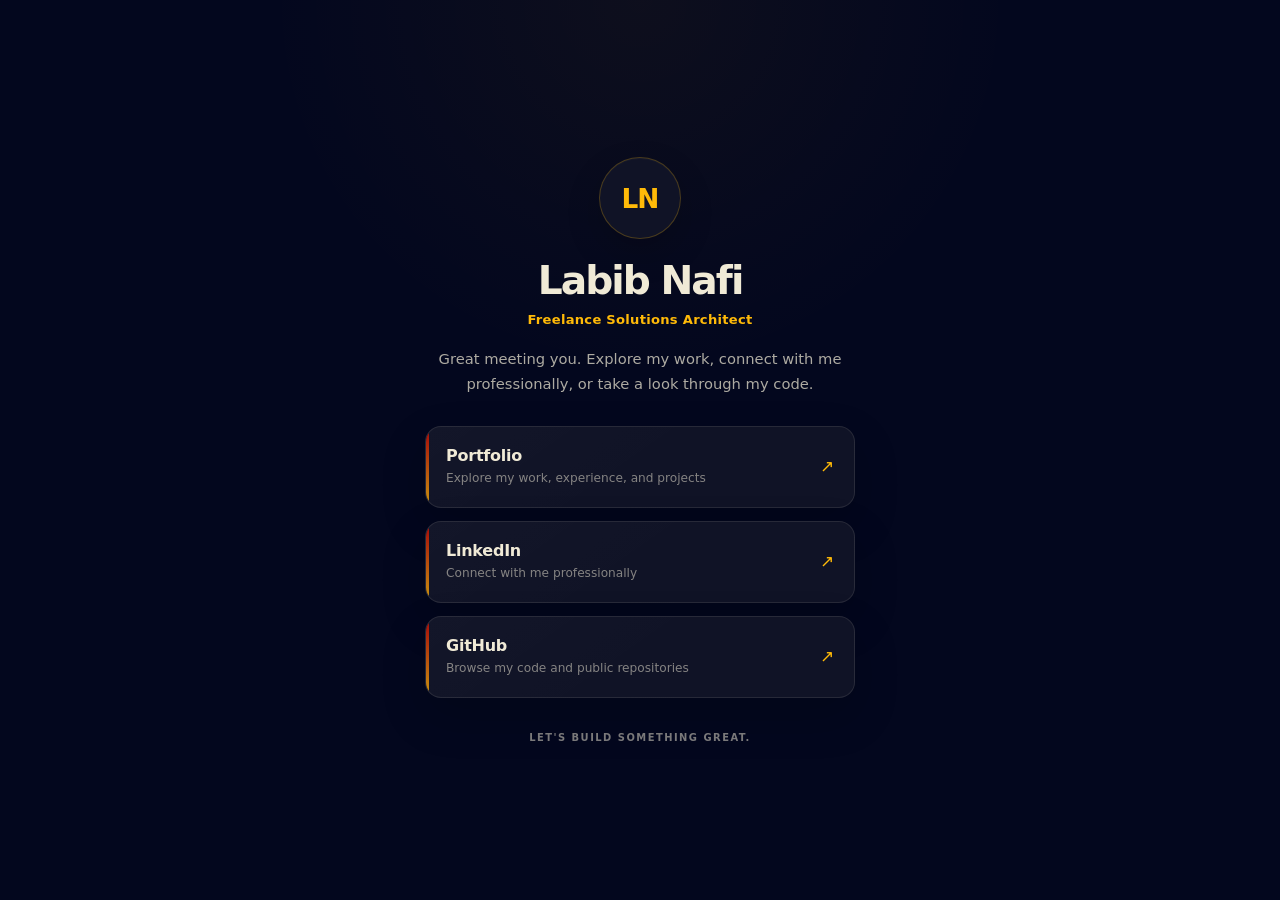
==== connect/index.html @ 1233b65f "Add initial HTML structure for connect page" ====
<!DOCTYPE html>
<html lang="en">
<head>
  <meta charset="UTF-8" />
  <meta name="viewport" content="width=device-width, initial-scale=1.0" />
  <meta name="theme-color" content="#03071E" />
  <meta
    name="description"
    content="Connect with Labib Nafi — Freelance Solutions Architect."
  />

  <title>Connect | Labib Nafi</title>

  <style>
    :root {
      --ink-black: #03071E;
      --surface: #101326;
      --surface-2: #16182C;
      --surface-hover: #1B1E35;

      --eggshell: #F0EAD6;
      --muted: rgba(240, 234, 214, 0.72);
      --muted-2: rgba(240, 234, 214, 0.52);

      --night-bordeaux: #370617;
      --black-cherry: #6A040F;
      --oxblood: #9D0208;
      --brick-ember: #D00000;
      --red-ochre: #DC2F02;
      --cayenne: #E85D04;
      --saffron: #F48C06;
      --orange: #FAA307;
      --amber: #FFBA08;

      --border: rgba(240, 234, 214, 0.10);
      --border-warm: rgba(255, 186, 8, 0.24);
      --shadow: 0 18px 45px rgba(0, 0, 0, 0.17);

      --radius: 16px;
    }

    * {
      box-sizing: border-box;
    }

    html {
      background: var(--ink-black);
      color-scheme: dark;
    }

    body {
      margin: 0;
      min-width: 320px;
      min-height: 100vh;
      display: grid;
      place-items: center;
      padding: 30px 20px;

      background:
        radial-gradient(
          circle at top,
          rgba(255, 186, 8, 0.045),
          transparent 34%
        ),
        var(--ink-black);

      color: var(--eggshell);

      font-family:
        system-ui,
        -apple-system,
        BlinkMacSystemFont,
        "Segoe UI",
        sans-serif;

      -webkit-font-smoothing: antialiased;
      text-rendering: optimizeLegibility;
    }

    a {
      color: inherit;
    }

    .connect-shell {
      width: min(100%, 430px);
    }

    .identity {
      text-align: center;
      margin-bottom: 30px;
    }

    .monogram {
      width: 82px;
      height: 82px;
      display: grid;
      place-items: center;

      margin: 0 auto 22px;

      border: 1px solid var(--border-warm);
      border-radius: 50%;

      background: var(--surface);
      color: var(--amber);

      box-shadow:
        0 14px 34px rgba(0, 0, 0, 0.18),
        inset 0 1px rgba(255, 255, 255, 0.025);

      font-size: 1.65rem;
      font-weight: 700;
      letter-spacing: -0.04em;
    }

    h1 {
      margin: 0;
      font-size: clamp(2rem, 8vw, 2.45rem);
      font-weight: 650;
      line-height: 1;
      letter-spacing: -0.05em;
    }

    .role {
      margin: 11px 0 0;
      color: var(--amber);
      font-size: 0.82rem;
      font-weight: 650;
      letter-spacing: 0.02em;
    }

    .intro {
      max-width: 34rem;
      margin: 19px auto 0;

      color: var(--muted);
      font-size: 0.92rem;
      line-height: 1.7;
    }

    .connect-links {
      display: grid;
      gap: 13px;
    }

    .connect-card {
      position: relative;
      overflow: hidden;

      min-height: 82px;

      display: grid;
      grid-template-columns: minmax(0, 1fr) auto;
      align-items: center;
      gap: 18px;

      padding: 18px 20px;

      border: 1px solid var(--border);
      border-radius: var(--radius);

      background:
        linear-gradient(
          145deg,
          rgba(255, 255, 255, 0.012),
          transparent 55%
        ),
        var(--surface);

      box-shadow: var(--shadow);

      text-decoration: none;

      transition:
        transform 150ms ease,
        border-color 150ms ease,
        background 150ms ease,
        box-shadow 150ms ease;
    }

    .connect-card::before {
      content: "";
      position: absolute;
      inset: 0 auto 0 0;
      width: 3px;

      background: linear-gradient(
        to bottom,
        var(--brick-ember),
        var(--cayenne),
        var(--amber)
      );

      opacity: 0.78;
    }

    .connect-card:hover {
      transform: translateY(-2px);
      border-color: var(--border-warm);
      background:
        linear-gradient(
          145deg,
          rgba(255, 186, 8, 0.025),
          transparent 58%
        ),
        var(--surface-hover);

      box-shadow: 0 22px 54px rgba(0, 0, 0, 0.22);
    }

    .connect-card:active {
      transform: translateY(0) scale(0.99);
    }

    .connect-card:focus-visible {
      outline: 2px solid var(--amber);
      outline-offset: 3px;
    }

    .card-copy {
      min-width: 0;
    }

    .card-title {
      display: block;
      margin-bottom: 5px;

      font-size: 1rem;
      font-weight: 650;
      letter-spacing: -0.015em;
    }

    .card-description {
      display: block;

      color: var(--muted-2);
      font-size: 0.76rem;
      line-height: 1.45;
    }

    .card-arrow {
      color: var(--amber);
      font-size: 1.05rem;
      line-height: 1;
      transition: transform 150ms ease;
    }

    .connect-card:hover .card-arrow {
      transform: translate(2px, -2px);
    }

    .footer-note {
      margin: 34px 0 0;
      text-align: center;

      color: var(--muted-2);
      font-size: 0.62rem;
      font-weight: 650;
      letter-spacing: 0.15em;
      text-transform: uppercase;
    }

    @media (max-width: 380px) {
      body {
        padding-inline: 16px;
      }

      .connect-card {
        padding: 17px;
      }
    }

    @media (prefers-reduced-motion: reduce) {
      .connect-card,
      .card-arrow {
        transition: none;
      }

      .connect-card:hover {
        transform: none;
      }

      .connect-card:hover .card-arrow {
        transform: none;
      }
    }
  </style>
</head>

<body>
  <main class="connect-shell">
    <section class="identity" aria-labelledby="connect-name">
      <div class="monogram" aria-hidden="true">LN</div>

      <h1 id="connect-name">Labib Nafi</h1>

      <p class="role">Freelance Solutions Architect</p>

      <p class="intro">
        Great meeting you. Explore my work, connect with me professionally,
        or take a look through my code.
      </p>
    </section>

    <nav class="connect-links" aria-label="Professional links">
      <a class="connect-card" href="../">
        <span class="card-copy">
          <span class="card-title">Portfolio</span>
          <span class="card-description">
            Explore my work, experience, and projects
          </span>
        </span>

        <span class="card-arrow" aria-hidden="true">↗</span>
      </a>

      <a
        class="connect-card"
        href="https://www.linkedin.com/in/labib-n-0ab96a26a/"
        target="_blank"
        rel="noopener noreferrer"
      >
        <span class="card-copy">
          <span class="card-title">LinkedIn</span>
          <span class="card-description">
            Connect with me professionally
          </span>
        </span>

        <span class="card-arrow" aria-hidden="true">↗</span>
      </a>

      <a
        class="connect-card"
        href="https://github.com/lnafi26"
        target="_blank"
        rel="noopener noreferrer"
      >
        <span class="card-copy">
          <span class="card-title">GitHub</span>
          <span class="card-description">
            Browse my code and public repositories
          </span>
        </span>

        <span class="card-arrow" aria-hidden="true">↗</span>
      </a>
    </nav>

    <p class="footer-note">Let's build something great.</p>
  </main>
</body>
</html>
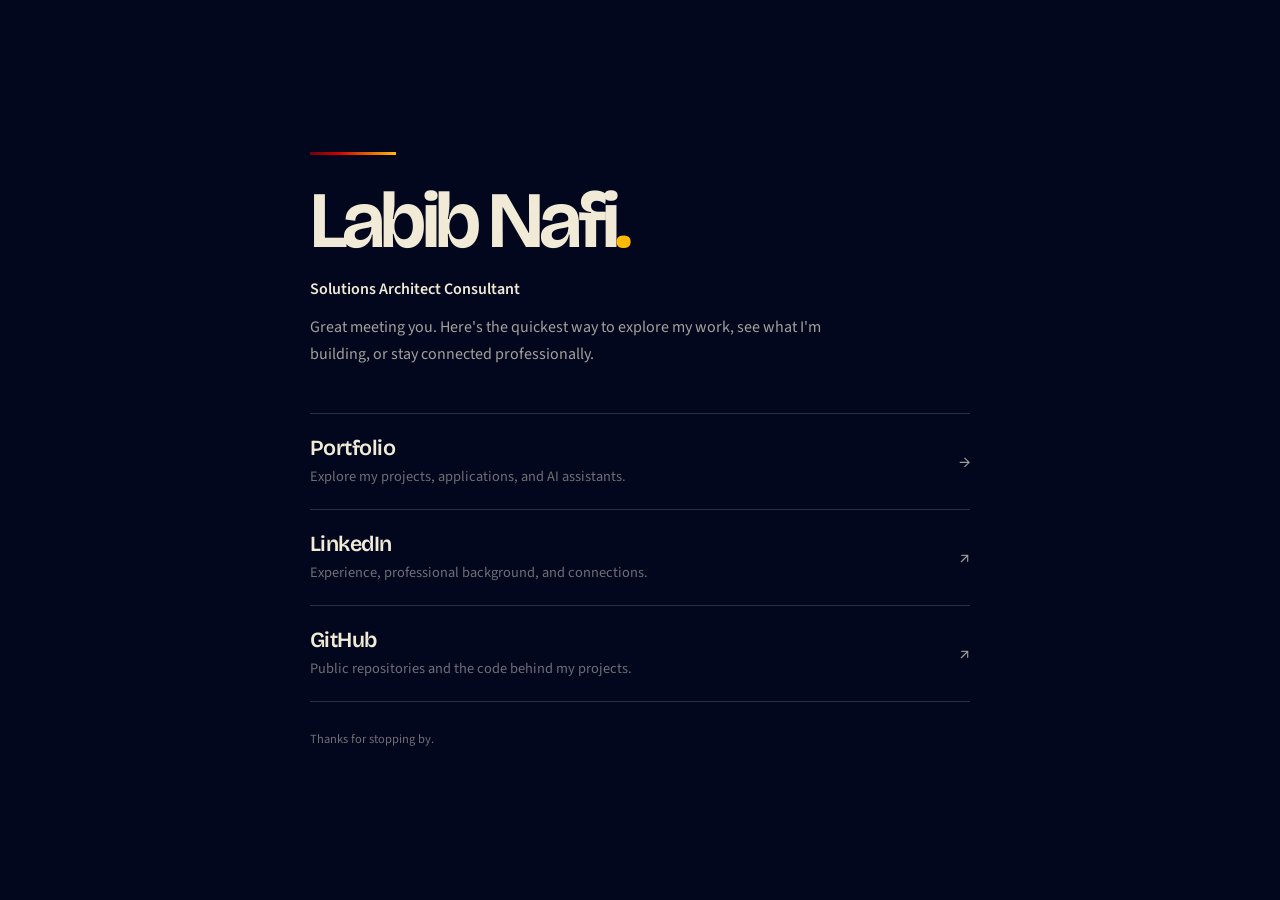
==== commit 21ee28ec: "Revise index.html for content and styling updates Updated the meta description and modified various " ====
--- a/connect/index.html
+++ b/connect/index.html
@@ -4,23 +4,25 @@
   <meta charset="UTF-8" />
   <meta name="viewport" content="width=device-width, initial-scale=1.0" />
   <meta name="theme-color" content="#03071E" />
+
   <meta
     name="description"
-    content="Connect with Labib Nafi — Freelance Solutions Architect."
+    content="Connect with Labib Nafi — Solutions Architect Consultant."
   />
 
   <title>Connect | Labib Nafi</title>
+
+  <link rel="preconnect" href="https://fonts.googleapis.com">
+  <link rel="preconnect" href="https://fonts.gstatic.com" crossorigin>
+
+  <link
+    href="https://fonts.googleapis.com/css2?family=Bricolage+Grotesque:opsz,wght@12..96,500;12..96,600;12..96,700&family=Source+Sans+3:wght@400;500;600&display=swap"
+    rel="stylesheet"
+  >
 
   <style>
     :root {
       --ink-black: #03071E;
-      --surface: #101326;
-      --surface-2: #16182C;
-      --surface-hover: #1B1E35;
-
-      --eggshell: #F0EAD6;
-      --muted: rgba(240, 234, 214, 0.72);
-      --muted-2: rgba(240, 234, 214, 0.52);
 
       --night-bordeaux: #370617;
       --black-cherry: #6A040F;
@@ -32,41 +34,42 @@
       --orange: #FAA307;
       --amber: #FFBA08;
 
-      --border: rgba(240, 234, 214, 0.10);
-      --border-warm: rgba(255, 186, 8, 0.24);
-      --shadow: 0 18px 45px rgba(0, 0, 0, 0.17);
-
-      --radius: 16px;
-    }
-
-    * {
+      --eggshell: #F0EAD6;
+      --muted: rgba(240, 234, 214, 0.68);
+      --muted-soft: rgba(240, 234, 214, 0.46);
+
+      --line: rgba(240, 234, 214, 0.17);
+      --line-strong: rgba(240, 234, 214, 0.28);
+
+      color-scheme: dark;
+      font-synthesis: none;
+    }
+
+    *,
+    *::before,
+    *::after {
       box-sizing: border-box;
     }
 
     html {
       background: var(--ink-black);
-      color-scheme: dark;
     }
 
     body {
       margin: 0;
       min-width: 320px;
-      min-height: 100vh;
+      min-height: 100svh;
+
       display: grid;
       place-items: center;
-      padding: 30px 20px;
-
-      background:
-        radial-gradient(
-          circle at top,
-          rgba(255, 186, 8, 0.045),
-          transparent 34%
-        ),
-        var(--ink-black);
-
+
+      padding: 40px 24px;
+
+      background: var(--ink-black);
       color: var(--eggshell);
 
       font-family:
+        "Source Sans 3",
         system-ui,
         -apple-system,
         BlinkMacSystemFont,
@@ -82,205 +85,210 @@
     }
 
     .connect-shell {
-      width: min(100%, 430px);
-    }
-
-    .identity {
-      text-align: center;
-      margin-bottom: 30px;
-    }
-
-    .monogram {
-      width: 82px;
-      height: 82px;
-      display: grid;
-      place-items: center;
-
-      margin: 0 auto 22px;
-
-      border: 1px solid var(--border-warm);
-      border-radius: 50%;
-
-      background: var(--surface);
-      color: var(--amber);
-
-      box-shadow:
-        0 14px 34px rgba(0, 0, 0, 0.18),
-        inset 0 1px rgba(255, 255, 255, 0.025);
-
-      font-size: 1.65rem;
-      font-weight: 700;
-      letter-spacing: -0.04em;
-    }
-
-    h1 {
-      margin: 0;
-      font-size: clamp(2rem, 8vw, 2.45rem);
-      font-weight: 650;
-      line-height: 1;
-      letter-spacing: -0.05em;
-    }
-
-    .role {
-      margin: 11px 0 0;
-      color: var(--amber);
-      font-size: 0.82rem;
-      font-weight: 650;
-      letter-spacing: 0.02em;
-    }
-
-    .intro {
-      max-width: 34rem;
-      margin: 19px auto 0;
-
-      color: var(--muted);
-      font-size: 0.92rem;
-      line-height: 1.7;
-    }
-
-    .connect-links {
-      display: grid;
-      gap: 13px;
-    }
-
-    .connect-card {
       position: relative;
-      overflow: hidden;
-
-      min-height: 82px;
-
-      display: grid;
-      grid-template-columns: minmax(0, 1fr) auto;
-      align-items: center;
-      gap: 18px;
-
-      padding: 18px 20px;
-
-      border: 1px solid var(--border);
-      border-radius: var(--radius);
-
-      background:
-        linear-gradient(
-          145deg,
-          rgba(255, 255, 255, 0.012),
-          transparent 55%
-        ),
-        var(--surface);
-
-      box-shadow: var(--shadow);
-
-      text-decoration: none;
-
-      transition:
-        transform 150ms ease,
-        border-color 150ms ease,
-        background 150ms ease,
-        box-shadow 150ms ease;
-    }
-
-    .connect-card::before {
+      width: min(100%, 660px);
+      padding-top: 30px;
+    }
+
+    /*
+      One intentional decorative treatment:
+      the site's warm spectrum appears once and nowhere else.
+    */
+    .connect-shell::before {
       content: "";
       position: absolute;
-      inset: 0 auto 0 0;
-      width: 3px;
+      top: 0;
+      left: 0;
+
+      width: 86px;
+      height: 3px;
 
       background: linear-gradient(
-        to bottom,
+        90deg,
+        var(--black-cherry),
         var(--brick-ember),
         var(--cayenne),
         var(--amber)
       );
-
-      opacity: 0.78;
-    }
-
-    .connect-card:hover {
-      transform: translateY(-2px);
-      border-color: var(--border-warm);
-      background:
-        linear-gradient(
-          145deg,
-          rgba(255, 186, 8, 0.025),
-          transparent 58%
-        ),
-        var(--surface-hover);
-
-      box-shadow: 0 22px 54px rgba(0, 0, 0, 0.22);
-    }
-
-    .connect-card:active {
-      transform: translateY(0) scale(0.99);
-    }
-
-    .connect-card:focus-visible {
-      outline: 2px solid var(--amber);
-      outline-offset: 3px;
-    }
-
-    .card-copy {
+    }
+
+    .identity {
+      padding-bottom: 46px;
+    }
+
+    h1 {
+      margin: 0;
+
+      font-family:
+        "Bricolage Grotesque",
+        "Source Sans 3",
+        sans-serif;
+
+      font-size: clamp(3rem, 10vw, 5rem);
+      font-weight: 650;
+      line-height: 0.98;
+      letter-spacing: -0.06em;
+    }
+
+    .punctuation {
+      color: var(--amber);
+    }
+
+    .role {
+      margin: 18px 0 0;
+
+      color: var(--eggshell);
+
+      font-size: 1rem;
+      font-weight: 600;
+    }
+
+    .intro {
+      max-width: 520px;
+
+      margin: 14px 0 0;
+
+      color: var(--muted);
+
+      font-size: 1rem;
+      line-height: 1.65;
+    }
+
+    .connect-links {
+      border-top: 1px solid var(--line);
+    }
+
+    .connect-link {
+      min-height: 96px;
+
+      display: grid;
+      grid-template-columns: minmax(0, 1fr) auto;
+      align-items: center;
+      gap: 24px;
+
+      padding: 20px 0;
+
+      border-bottom: 1px solid var(--line);
+
+      text-decoration: none;
+
+      transition:
+        border-color 160ms ease,
+        color 160ms ease;
+    }
+
+    .connect-link:hover {
+      border-color: var(--line-strong);
+    }
+
+    .link-copy {
       min-width: 0;
     }
 
-    .card-title {
+    .link-title {
       display: block;
-      margin-bottom: 5px;
-
-      font-size: 1rem;
-      font-weight: 650;
-      letter-spacing: -0.015em;
-    }
-
-    .card-description {
+
+      font-family:
+        "Bricolage Grotesque",
+        "Source Sans 3",
+        sans-serif;
+
+      font-size: 1.35rem;
+      font-weight: 600;
+      line-height: 1.2;
+      letter-spacing: -0.025em;
+
+      transition: color 160ms ease;
+    }
+
+    .connect-link:hover .link-title {
+      color: var(--amber);
+    }
+
+    .link-description {
       display: block;
 
-      color: var(--muted-2);
-      font-size: 0.76rem;
+      margin-top: 5px;
+
+      color: var(--muted-soft);
+
+      font-size: 0.9rem;
       line-height: 1.45;
     }
 
-    .card-arrow {
+    .link-arrow {
+      color: var(--muted);
+      font-size: 1.15rem;
+      line-height: 1;
+
+      transition:
+        color 160ms ease,
+        transform 160ms ease;
+    }
+
+    .connect-link:hover .link-arrow {
       color: var(--amber);
-      font-size: 1.05rem;
-      line-height: 1;
-      transition: transform 150ms ease;
-    }
-
-    .connect-card:hover .card-arrow {
       transform: translate(2px, -2px);
     }
 
+    .connect-link.internal:hover .link-arrow {
+      transform: translateX(3px);
+    }
+
+    .connect-link:focus-visible {
+      outline: 3px solid var(--amber);
+      outline-offset: 7px;
+    }
+
     .footer-note {
-      margin: 34px 0 0;
-      text-align: center;
-
-      color: var(--muted-2);
-      font-size: 0.62rem;
-      font-weight: 650;
-      letter-spacing: 0.15em;
-      text-transform: uppercase;
-    }
-
-    @media (max-width: 380px) {
+      margin: 28px 0 0;
+
+      color: var(--muted-soft);
+
+      font-size: 0.78rem;
+    }
+
+    @media (max-width: 520px) {
       body {
-        padding-inline: 16px;
-      }
-
-      .connect-card {
-        padding: 17px;
+        align-items: start;
+        padding: 48px 22px 36px;
+      }
+
+      .connect-shell {
+        padding-top: 24px;
+      }
+
+      .identity {
+        padding-bottom: 38px;
+      }
+
+      h1 {
+        font-size: clamp(3rem, 16vw, 4.3rem);
+      }
+
+      .connect-link {
+        min-height: 88px;
+        gap: 18px;
+        padding: 18px 0;
+      }
+
+      .link-title {
+        font-size: 1.2rem;
+      }
+
+      .link-description {
+        font-size: 0.84rem;
       }
     }
 
     @media (prefers-reduced-motion: reduce) {
-      .connect-card,
-      .card-arrow {
-        transition: none;
-      }
-
-      .connect-card:hover {
-        transform: none;
-      }
-
-      .connect-card:hover .card-arrow {
+      *,
+      *::before,
+      *::after {
+        transition-duration: 0.01ms !important;
+      }
+
+      .connect-link:hover .link-arrow {
         transform: none;
       }
     }
@@ -289,65 +297,76 @@
 
 <body>
   <main class="connect-shell">
-    <section class="identity" aria-labelledby="connect-name">
-      <div class="monogram" aria-hidden="true">LN</div>
-
-      <h1 id="connect-name">Labib Nafi</h1>
-
-      <p class="role">Freelance Solutions Architect</p>
+
+    <header class="identity">
+      <h1>
+        Labib Nafi<span class="punctuation">.</span>
+      </h1>
+
+      <p class="role">
+        Solutions Architect Consultant
+      </p>
 
       <p class="intro">
-        Great meeting you. Explore my work, connect with me professionally,
-        or take a look through my code.
+        Great meeting you. Here's the quickest way to explore my work,
+        see what I'm building, or stay connected professionally.
       </p>
-    </section>
+    </header>
 
     <nav class="connect-links" aria-label="Professional links">
-      <a class="connect-card" href="../">
-        <span class="card-copy">
-          <span class="card-title">Portfolio</span>
-          <span class="card-description">
-            Explore my work, experience, and projects
+
+      <a class="connect-link internal" href="../">
+        <span class="link-copy">
+          <span class="link-title">Portfolio</span>
+
+          <span class="link-description">
+            Explore my projects, applications, and AI assistants.
           </span>
         </span>
 
-        <span class="card-arrow" aria-hidden="true">↗</span>
+        <span class="link-arrow" aria-hidden="true">→</span>
       </a>
 
       <a
-        class="connect-card"
+        class="connect-link"
         href="https://www.linkedin.com/in/labib-n-0ab96a26a/"
         target="_blank"
         rel="noopener noreferrer"
       >
-        <span class="card-copy">
-          <span class="card-title">LinkedIn</span>
-          <span class="card-description">
-            Connect with me professionally
+        <span class="link-copy">
+          <span class="link-title">LinkedIn</span>
+
+          <span class="link-description">
+            Experience, professional background, and connections.
           </span>
         </span>
 
-        <span class="card-arrow" aria-hidden="true">↗</span>
+        <span class="link-arrow" aria-hidden="true">↗</span>
       </a>
 
       <a
-        class="connect-card"
+        class="connect-link"
         href="https://github.com/lnafi26"
         target="_blank"
         rel="noopener noreferrer"
       >
-        <span class="card-copy">
-          <span class="card-title">GitHub</span>
-          <span class="card-description">
-            Browse my code and public repositories
+        <span class="link-copy">
+          <span class="link-title">GitHub</span>
+
+          <span class="link-description">
+            Public repositories and the code behind my projects.
           </span>
         </span>
 
-        <span class="card-arrow" aria-hidden="true">↗</span>
+        <span class="link-arrow" aria-hidden="true">↗</span>
       </a>
+
     </nav>
 
-    <p class="footer-note">Let's build something great.</p>
+    <p class="footer-note">
+      Thanks for stopping by.
+    </p>
+
   </main>
 </body>
 </html>
